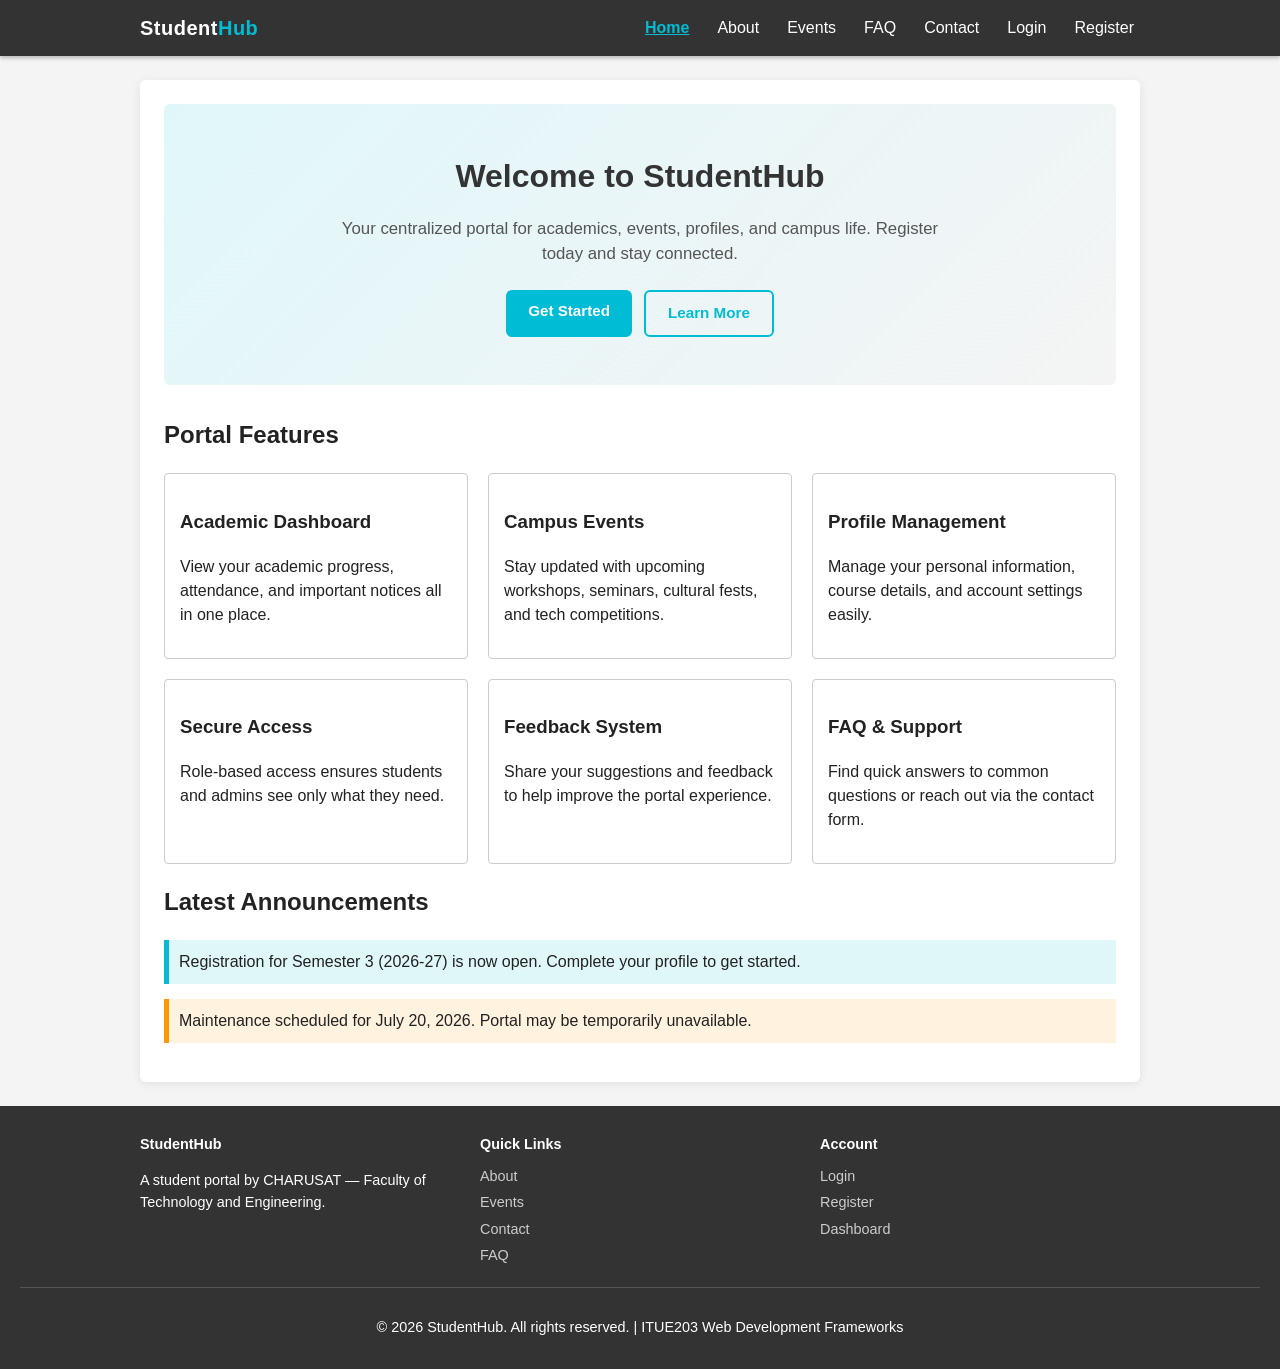
==== Practical-02/StudentHub/index.html @ a5d577a4 "Practical 1 & 2: Sitemap, wireframe, GitHub setup, and semantic HTML5 pages" ====
<!DOCTYPE html>
<html lang="en">
<head>
    <meta charset="UTF-8">
    <meta name="viewport" content="width=device-width, initial-scale=1.0">
    <meta name="description" content="StudentHub — A centralized student portal for managing academics, events, and campus life.">
    <title>StudentHub — Home</title>
    <link rel="stylesheet" href="css/style.css">
</head>
<body>
    <a href="#main-content" class="skip-link">Skip to main content</a>

    <header class="site-header">
        <div class="header-container">
            <a href="index.html" class="site-logo" aria-label="StudentHub Home">Student<span>Hub</span></a>
            <nav class="main-nav" aria-label="Primary Navigation">
                <ul>
                    <li><a href="index.html" class="active">Home</a></li>
                    <li><a href="about.html">About</a></li>
                    <li><a href="events.html">Events</a></li>
                    <li><a href="faq.html">FAQ</a></li>
                    <li><a href="contact.html">Contact</a></li>
                    <li><a href="login.html">Login</a></li>
                    <li><a href="register.html">Register</a></li>
                </ul>
            </nav>
        </div>
    </header>

    <main id="main-content">
        <section class="hero" aria-label="Welcome Banner">
            <h1>Welcome to StudentHub</h1>
            <p>Your centralized portal for academics, events, profiles, and campus life. Register today and stay connected.</p>
            <div class="hero-actions">
                <a href="register.html" class="btn">Get Started</a>
                <a href="about.html" class="btn btn-outline">Learn More</a>
            </div>
        </section>

        <section aria-labelledby="features-heading">
            <h2 id="features-heading">Portal Features</h2>
            <div class="card-grid">
                <article class="card">
                    <h3>Academic Dashboard</h3>
                    <p>View your academic progress, attendance, and important notices all in one place.</p>
                </article>
                <article class="card">
                    <h3>Campus Events</h3>
                    <p>Stay updated with upcoming workshops, seminars, cultural fests, and tech competitions.</p>
                </article>
                <article class="card">
                    <h3>Profile Management</h3>
                    <p>Manage your personal information, course details, and account settings easily.</p>
                </article>
                <article class="card">
                    <h3>Secure Access</h3>
                    <p>Role-based access ensures students and admins see only what they need.</p>
                </article>
                <article class="card">
                    <h3>Feedback System</h3>
                    <p>Share your suggestions and feedback to help improve the portal experience.</p>
                </article>
                <article class="card">
                    <h3>FAQ &amp; Support</h3>
                    <p>Find quick answers to common questions or reach out via the contact form.</p>
                </article>
            </div>
        </section>

        <section aria-labelledby="announcements-heading">
            <h2 id="announcements-heading">Latest Announcements</h2>
            <div class="alert alert-info">Registration for Semester 3 (2026-27) is now open. Complete your profile to get started.</div>
            <div class="alert alert-warning">Maintenance scheduled for July 20, 2026. Portal may be temporarily unavailable.</div>
        </section>
    </main>

    <footer class="site-footer">
        <div class="footer-container">
            <div class="footer-section">
                <h4>StudentHub</h4>
                <p>A student portal by CHARUSAT — Faculty of Technology and Engineering.</p>
            </div>
            <div class="footer-section">
                <h4>Quick Links</h4>
                <ul>
                    <li><a href="about.html">About</a></li>
                    <li><a href="events.html">Events</a></li>
                    <li><a href="contact.html">Contact</a></li>
                    <li><a href="faq.html">FAQ</a></li>
                </ul>
            </div>
            <div class="footer-section">
                <h4>Account</h4>
                <ul>
                    <li><a href="login.html">Login</a></li>
                    <li><a href="register.html">Register</a></li>
                    <li><a href="dashboard.html">Dashboard</a></li>
                </ul>
            </div>
        </div>
        <div class="footer-bottom">
            <p>&copy; 2026 StudentHub. All rights reserved. | ITUE203 Web Development Frameworks</p>
        </div>
    </footer>
</body>
</html>
---- Practical-02/StudentHub/css/style.css ----
/* Basic minimal styling for StudentHub */

/* ── CSS Custom Properties ─────────────────────────────────── */
:root {
    --color-primary:   #333;
    --color-accent:    #00bcd4;
    --color-bg:        #f4f4f4;
    --color-white:     #fff;
    --color-text:      #222;
    --color-muted:     #ccc;
    --radius:          6px;
    --max-width:       1000px;
    --gap:             20px;
}

body {
    font-family: sans-serif;
    line-height: 1.5;
    margin: 0;
    padding: 0;
    background-color: var(--color-bg);
    color: var(--color-text);
    min-height: 100vh;
    display: flex;
    flex-direction: column;
}

/* ── Header & Navigation ───────────────────────────────────── */
header {
    background-color: var(--color-primary);
    color: var(--color-white);
    padding: 0 20px;
    position: sticky;
    top: 0;
    z-index: 100;
    box-shadow: 0 2px 4px rgba(0,0,0,.25);
}

header .header-container {
    display: flex;
    justify-content: space-between;
    align-items: center;
    max-width: var(--max-width);
    margin: 0 auto;
    min-height: 56px;
}

header a {
    color: var(--color-white);
    text-decoration: none;
}

.site-logo {
    font-size: 1.25rem;
    font-weight: bold;
    letter-spacing: .5px;
}

.site-logo span {
    color: var(--color-accent);
}

nav ul {
    list-style: none;
    padding: 0;
    margin: 0;
    display: flex;
    flex-wrap: wrap;
    gap: 4px 16px;
    align-items: center;
}

nav a {
    padding: 4px 6px;
    border-radius: var(--radius);
    transition: background .2s;
}

nav a:hover {
    background: rgba(255,255,255,.15);
}

nav a.active {
    text-decoration: underline;
    font-weight: bold;
    color: var(--color-accent);
}

/* ── Main Content Area ─────────────────────────────────────── */
main {
    max-width: var(--max-width);
    margin: 24px auto;
    padding: 24px;
    background-color: var(--color-white);
    box-shadow: 0 2px 10px rgba(0,0,0,.08);
    border-radius: var(--radius);
    flex: 1;
    width: 100%;
    box-sizing: border-box;
}

/* ── Hero Section (Flexbox) ────────────────────────────────── */
.hero {
    display: flex;
    flex-direction: column;
    align-items: center;
    justify-content: center;
    text-align: center;
    gap: 16px;
    padding: 48px 24px;
    background: linear-gradient(135deg, #e0f7fa 0%, #f4f4f4 100%);
    border-radius: var(--radius);
    margin-bottom: 32px;
}

.hero h1 {
    margin: 0;
    font-size: 2rem;
    color: var(--color-primary);
}

.hero p {
    margin: 0;
    max-width: 600px;
    color: #555;
    font-size: 1.05rem;
}

/* hero CTA buttons row */
.hero-actions {
    display: flex;
    flex-wrap: wrap;
    gap: 12px;
    justify-content: center;
    margin-top: 8px;
}

/* ── Buttons ───────────────────────────────────────────────── */
.btn {
    display: inline-block;
    padding: 10px 22px;
    background-color: var(--color-accent);
    color: var(--color-white);
    border: none;
    border-radius: var(--radius);
    text-decoration: none;
    font-size: 0.95rem;
    font-weight: bold;
    cursor: pointer;
    transition: background .2s, transform .1s;
}

.btn:hover {
    background-color: #0097a7;
    transform: translateY(-1px);
}

.btn-outline {
    background-color: transparent;
    border: 2px solid var(--color-accent);
    color: var(--color-accent);
}

.btn-outline:hover {
    background-color: var(--color-accent);
    color: var(--color-white);
}

/* ── Footer ────────────────────────────────────────────────── */
footer {
    padding: 28px 20px 16px;
    margin-top: auto;
    background-color: var(--color-primary);
    color: var(--color-white);
    font-size: 0.9em;
}

.footer-container {
    display: flex;
    justify-content: space-between;
    flex-wrap: wrap;
    gap: var(--gap);
    max-width: var(--max-width);
    margin: 0 auto 15px auto;
    text-align: left;
}

.footer-section {
    flex: 1;
    min-width: 200px;
}

.footer-section h4 {
    margin-top: 0;
    margin-bottom: 10px;
    color: #fff;
}

.footer-section ul {
    list-style: none;
    padding: 0;
    margin: 0;
}

.footer-section li {
    margin-bottom: 5px;
}

.footer-section a {
    color: #ccc;
    text-decoration: none;
}

.footer-section a:hover {
    text-decoration: underline;
}

.footer-bottom {
    text-align: center;
    border-top: 1px solid #555;
    padding-top: 15px;
    clear: both;
}

footer > p {
    text-align: center;
    margin: 0;
}



/* Skip link for accessibility */
.skip-link {
    position: absolute;
    top: -40px;
    left: 0;
    background: #000;
    color: #fff;
    padding: 8px;
    z-index: 100;
}

.skip-link:focus {
    top: 0;
}

/* Helper styles */
.card-grid {
    display: grid;
    grid-template-columns: repeat(auto-fit, minmax(250px, 1fr));
    gap: 20px;
}

.card {
    border: 1px solid #ccc;
    padding: 15px;
    border-radius: 4px;
}

.form-container {
    max-width: 500px;
    margin: 0 auto;
}

.form-group {
    margin-bottom: 15px;
}

.form-group label {
    display: block;
    margin-bottom: 5px;
    font-weight: bold;
}

.form-group input,
.form-group select,
.form-group textarea {
    width: 100%;
    padding: 8px;
    box-sizing: border-box;
}

table {
    width: 100%;
    border-collapse: collapse;
    margin-top: 15px;
}

table,
th,
td {
    border: 1px solid #ddd;
}

th,
td {
    padding: 10px;
    text-align: left;
}

aside {
    border: 1px solid #ccc;
    padding: 15px;
    background: #fafafa;
}

.content-with-sidebar {
    display: flex;
    gap: 20px;
}

.content-with-sidebar> :first-child {
    flex: 3;
}

.content-with-sidebar>aside {
    flex: 1;
}

.alert {
    padding: 10px;
    margin-bottom: 15px;
    border-left: 5px solid #ccc;
    background: #eee;
}

.alert-info {
    border-left-color: #00bcd4;
    background: #e0f7fa;
}

.alert-warning {
    border-left-color: #ff9800;
    background: #fff3e0;
}

.badge {
    padding: 3px 6px;
    border-radius: 3px;
    font-size: 0.8em;
}

.badge-success {
    background-color: #c8e6c9;
    color: #256029;
}

.badge-warning {
    background-color: #ffe0b2;
    color: #805b00;
}
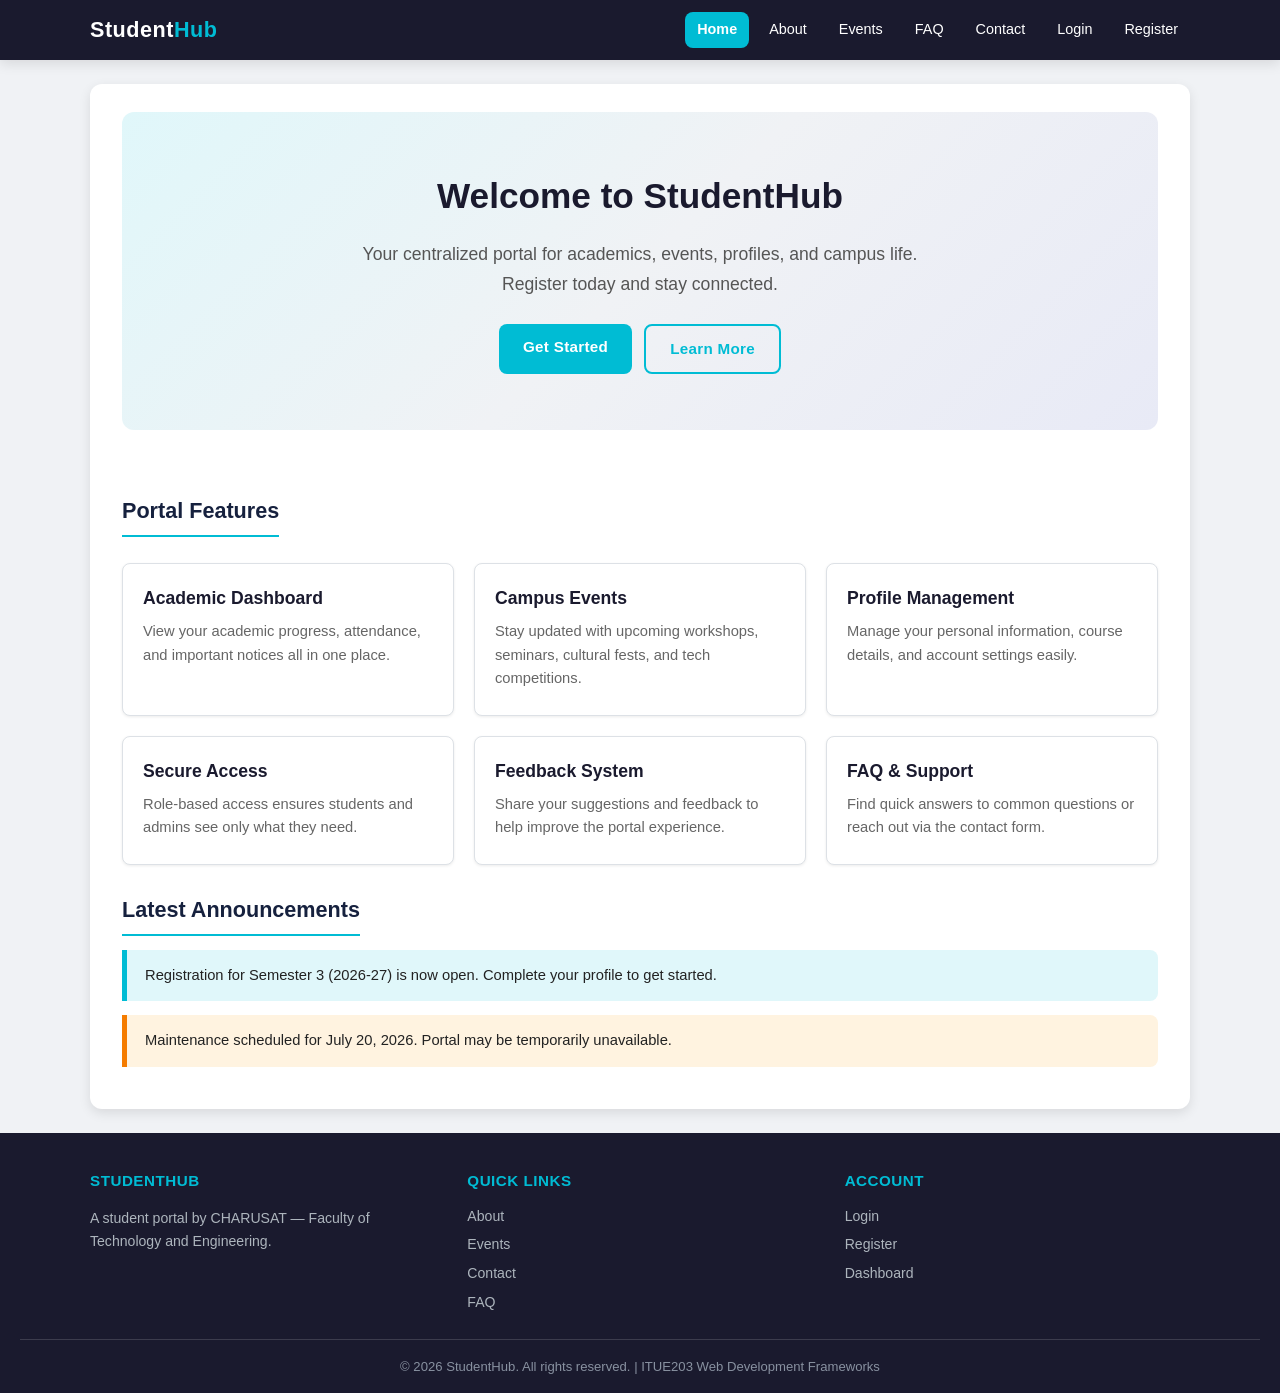
==== commit d0279215: "Practical 3: Responsive UI design with CSS Grid, Flexbox, and media queries" ====
--- a/Practical-02/StudentHub/index.html
+++ b/Practical-02/StudentHub/index.html
@@ -13,6 +13,11 @@
     <header class="site-header">
         <div class="header-container">
             <a href="index.html" class="site-logo" aria-label="StudentHub Home">Student<span>Hub</span></a>
+            <button class="hamburger" id="hamburger-btn" aria-label="Toggle navigation" aria-expanded="false">
+                <span></span>
+                <span></span>
+                <span></span>
+            </button>
             <nav class="main-nav" aria-label="Primary Navigation">
                 <ul>
                     <li><a href="index.html" class="active">Home</a></li>
@@ -26,6 +31,7 @@
             </nav>
         </div>
     </header>
+    <div class="nav-overlay" id="nav-overlay"></div>
 
     <main id="main-content">
         <section class="hero" aria-label="Welcome Banner">
--- a/Practical-02/StudentHub/css/style.css
+++ b/Practical-02/StudentHub/css/style.css
@@ -1,21 +1,51 @@
-/* Basic minimal styling for StudentHub */
-
-/* ── CSS Custom Properties ─────────────────────────────────── */
+/* ═══════════════════════════════════════════════════════════════
+   StudentHub — Responsive Stylesheet (Practical 3)
+   CSS Grid, Flexbox, Media Queries, Custom Properties
+   ═══════════════════════════════════════════════════════════════ */
+
+/* ── CSS Custom Properties (Design Tokens) ──────────────────── */
 :root {
-    --color-primary:   #333;
-    --color-accent:    #00bcd4;
-    --color-bg:        #f4f4f4;
-    --color-white:     #fff;
-    --color-text:      #222;
-    --color-muted:     #ccc;
-    --radius:          6px;
-    --max-width:       1000px;
-    --gap:             20px;
+    --color-primary:     #1a1a2e;
+    --color-primary-lt:  #16213e;
+    --color-accent:      #00bcd4;
+    --color-accent-dark: #0097a7;
+    --color-bg:          #f0f2f5;
+    --color-white:       #ffffff;
+    --color-text:        #222222;
+    --color-text-muted:  #666666;
+    --color-border:      #dde1e6;
+    --color-success:     #2e7d32;
+    --color-success-bg:  #c8e6c9;
+    --color-warning:     #f57c00;
+    --color-warning-bg:  #fff3e0;
+    --color-danger:      #c62828;
+    --color-danger-bg:   #ffcdd2;
+    --color-info-bg:     #e0f7fa;
+
+    --radius:            8px;
+    --radius-lg:         12px;
+    --max-width:         1100px;
+    --gap:               20px;
+    --gap-lg:            32px;
+    --transition:        0.3s ease;
+
+    --shadow-sm:         0 1px 3px rgba(0,0,0,0.08);
+    --shadow-md:         0 4px 12px rgba(0,0,0,0.1);
+    --shadow-lg:         0 8px 24px rgba(0,0,0,0.12);
+
+    --font-sans:         'Segoe UI', Tahoma, Geneva, Verdana, sans-serif;
+}
+
+/* ── Reset & Base ───────────────────────────────────────────── */
+*,
+*::before,
+*::after {
+    box-sizing: border-box;
 }
 
 body {
-    font-family: sans-serif;
-    line-height: 1.5;
+    font-family: var(--font-sans);
+    line-height: 1.6;
     margin: 0;
     padding: 0;
     background-color: var(--color-bg);
@@ -25,81 +55,207 @@
     flex-direction: column;
 }
 
-/* ── Header & Navigation ───────────────────────────────────── */
-header {
+img {
+    max-width: 100%;
+    height: auto;
+}
+
+a {
+    color: var(--color-accent-dark);
+    text-decoration: none;
+    transition: color var(--transition);
+}
+
+a:hover {
+    color: var(--color-accent);
+}
+
+/* ── Skip Link (Accessibility) ──────────────────────────────── */
+.skip-link {
+    position: absolute;
+    top: -50px;
+    left: 0;
+    background: #000;
+    color: #fff;
+    padding: 10px 16px;
+    z-index: 1000;
+    font-size: 0.9rem;
+    transition: top var(--transition);
+}
+
+.skip-link:focus {
+    top: 0;
+}
+
+/* ═══════════════════════════════════════════════════════════════
+   HEADER & NAVIGATION (Flexbox)
+   ═══════════════════════════════════════════════════════════════ */
+.site-header {
     background-color: var(--color-primary);
     color: var(--color-white);
     padding: 0 20px;
     position: sticky;
     top: 0;
     z-index: 100;
-    box-shadow: 0 2px 4px rgba(0,0,0,.25);
-}
-
-header .header-container {
+    box-shadow: var(--shadow-md);
+}
+
+.header-container {
     display: flex;
     justify-content: space-between;
     align-items: center;
     max-width: var(--max-width);
     margin: 0 auto;
-    min-height: 56px;
-}
-
-header a {
-    color: var(--color-white);
+    min-height: 60px;
+    position: relative;
+}
+
+.site-logo {
+    font-size: 1.35rem;
+    font-weight: 700;
+    letter-spacing: 0.5px;
+    color: var(--color-white) !important;
     text-decoration: none;
-}
-
-.site-logo {
-    font-size: 1.25rem;
-    font-weight: bold;
-    letter-spacing: .5px;
 }
 
 .site-logo span {
     color: var(--color-accent);
 }
 
-nav ul {
+/* ── Hamburger Button ───────────────────────────────────────── */
+.hamburger {
+    display: none;
+    background: none;
+    border: none;
+    cursor: pointer;
+    padding: 8px;
+    z-index: 200;
+}
+
+.hamburger span {
+    display: block;
+    width: 24px;
+    height: 3px;
+    background: var(--color-white);
+    margin: 5px 0;
+    border-radius: 2px;
+    transition: var(--transition);
+}
+
+.hamburger.active span:nth-child(1) {
+    transform: rotate(45deg) translate(5px, 6px);
+}
+
+.hamburger.active span:nth-child(2) {
+    opacity: 0;
+}
+
+.hamburger.active span:nth-child(3) {
+    transform: rotate(-45deg) translate(5px, -6px);
+}
+
+/* ── Navigation ─────────────────────────────────────────────── */
+.main-nav ul {
     list-style: none;
     padding: 0;
     margin: 0;
     display: flex;
     flex-wrap: wrap;
-    gap: 4px 16px;
+    gap: 4px 8px;
     align-items: center;
 }
 
-nav a {
-    padding: 4px 6px;
+.main-nav a {
+    color: var(--color-white);
+    text-decoration: none;
+    padding: 6px 12px;
     border-radius: var(--radius);
-    transition: background .2s;
-}
-
-nav a:hover {
-    background: rgba(255,255,255,.15);
-}
-
-nav a.active {
-    text-decoration: underline;
-    font-weight: bold;
-    color: var(--color-accent);
-}
-
-/* ── Main Content Area ─────────────────────────────────────── */
+    transition: background var(--transition), color var(--transition);
+    font-size: 0.9rem;
+    font-weight: 500;
+    display: block;
+}
+
+.main-nav a:hover {
+    background: rgba(255,255,255,0.15);
+    color: var(--color-white);
+}
+
+.main-nav a.active {
+    background: var(--color-accent);
+    color: var(--color-white);
+    font-weight: 600;
+}
+
+/* ═══════════════════════════════════════════════════════════════
+   MAIN CONTENT AREA (Flexbox column)
+   ═══════════════════════════════════════════════════════════════ */
 main {
     max-width: var(--max-width);
     margin: 24px auto;
-    padding: 24px;
+    padding: 28px 32px;
     background-color: var(--color-white);
-    box-shadow: 0 2px 10px rgba(0,0,0,.08);
-    border-radius: var(--radius);
+    box-shadow: var(--shadow-md);
+    border-radius: var(--radius-lg);
     flex: 1;
     width: 100%;
-    box-sizing: border-box;
-}
-
-/* ── Hero Section (Flexbox) ────────────────────────────────── */
+}
+
+/* ── Breadcrumb ─────────────────────────────────────────────── */
+.breadcrumb {
+    font-size: 0.85rem;
+    color: var(--color-text-muted);
+    margin-bottom: 20px;
+    padding: 8px 0;
+    border-bottom: 1px solid var(--color-border);
+}
+
+.breadcrumb a {
+    color: var(--color-accent-dark);
+}
+
+.breadcrumb span {
+    color: var(--color-text);
+    font-weight: 600;
+}
+
+/* ── Page Titles ────────────────────────────────────────────── */
+.page-title {
+    font-size: 1.8rem;
+    color: var(--color-primary);
+    margin: 0 0 4px 0;
+}
+
+.page-subtitle {
+    color: var(--color-text-muted);
+    margin: 0 0 24px 0;
+    font-size: 1.05rem;
+}
+
+h1 {
+    font-size: 1.8rem;
+    color: var(--color-primary);
+    margin-bottom: 8px;
+}
+
+h2 {
+    font-size: 1.35rem;
+    color: var(--color-primary-lt);
+    margin-top: 28px;
+    margin-bottom: 14px;
+    padding-bottom: 6px;
+    border-bottom: 2px solid var(--color-accent);
+    display: inline-block;
+}
+
+h3 {
+    font-size: 1.1rem;
+    color: var(--color-primary);
+}
+
+/* ═══════════════════════════════════════════════════════════════
+   HERO SECTION (Flexbox)
+   ═══════════════════════════════════════════════════════════════ */
 .hero {
     display: flex;
     flex-direction: column;
@@ -107,26 +263,26 @@
     justify-content: center;
     text-align: center;
     gap: 16px;
-    padding: 48px 24px;
-    background: linear-gradient(135deg, #e0f7fa 0%, #f4f4f4 100%);
-    border-radius: var(--radius);
-    margin-bottom: 32px;
+    padding: 56px 28px;
+    background: linear-gradient(135deg, #e0f7fa 0%, #f0f2f5 50%, #e8eaf6 100%);
+    border-radius: var(--radius-lg);
+    margin-bottom: 36px;
 }
 
 .hero h1 {
     margin: 0;
-    font-size: 2rem;
+    font-size: 2.2rem;
     color: var(--color-primary);
 }
 
 .hero p {
     margin: 0;
-    max-width: 600px;
+    max-width: 620px;
     color: #555;
-    font-size: 1.05rem;
-}
-
-/* hero CTA buttons row */
+    font-size: 1.1rem;
+    line-height: 1.7;
+}
+
 .hero-actions {
     display: flex;
     flex-wrap: wrap;
@@ -135,24 +291,33 @@
     margin-top: 8px;
 }
 
-/* ── Buttons ───────────────────────────────────────────────── */
-.btn {
+/* ═══════════════════════════════════════════════════════════════
+   BUTTONS
+   ═══════════════════════════════════════════════════════════════ */
+.btn,
+button[type="submit"],
+.btn-submit {
     display: inline-block;
-    padding: 10px 22px;
+    padding: 11px 24px;
     background-color: var(--color-accent);
     color: var(--color-white);
     border: none;
     border-radius: var(--radius);
     text-decoration: none;
     font-size: 0.95rem;
-    font-weight: bold;
+    font-weight: 600;
     cursor: pointer;
-    transition: background .2s, transform .1s;
-}
-
-.btn:hover {
-    background-color: #0097a7;
-    transform: translateY(-1px);
+    transition: background var(--transition), transform 0.15s ease, box-shadow var(--transition);
+    letter-spacing: 0.3px;
+}
+
+.btn:hover,
+button[type="submit"]:hover,
+.btn-submit:hover {
+    background-color: var(--color-accent-dark);
+    transform: translateY(-2px);
+    box-shadow: 0 4px 12px rgba(0,188,212,0.3);
+    color: var(--color-white);
 }
 
 .btn-outline {
@@ -166,34 +331,392 @@
     color: var(--color-white);
 }
 
-/* ── Footer ────────────────────────────────────────────────── */
-footer {
-    padding: 28px 20px 16px;
+/* ═══════════════════════════════════════════════════════════════
+   CARD GRID (CSS Grid)
+   ═══════════════════════════════════════════════════════════════ */
+.card-grid {
+    display: grid;
+    grid-template-columns: repeat(auto-fill, minmax(280px, 1fr));
+    gap: var(--gap);
+    margin-top: 12px;
+}
+
+.card {
+    background: var(--color-white);
+    border: 1px solid var(--color-border);
+    padding: 20px;
+    border-radius: var(--radius);
+    box-shadow: var(--shadow-sm);
+    transition: transform var(--transition), box-shadow var(--transition);
+}
+
+.card:hover {
+    transform: translateY(-3px);
+    box-shadow: var(--shadow-md);
+}
+
+.card h3 {
+    margin-top: 0;
+    margin-bottom: 8px;
+    color: var(--color-primary);
+}
+
+.card p {
+    margin: 4px 0;
+    color: var(--color-text-muted);
+    font-size: 0.92rem;
+}
+
+.card a {
+    display: inline-block;
+    margin-top: 10px;
+    color: var(--color-accent);
+    font-weight: 600;
+    font-size: 0.9rem;
+}
+
+/* ═══════════════════════════════════════════════════════════════
+   STATS GRID (CSS Grid)
+   ═══════════════════════════════════════════════════════════════ */
+.stats-grid {
+    display: grid;
+    grid-template-columns: repeat(auto-fit, minmax(180px, 1fr));
+    gap: var(--gap);
+    margin-bottom: 28px;
+}
+
+.stat-card {
+    background: linear-gradient(135deg, #e0f7fa, #f0f2f5);
+    border-radius: var(--radius);
+    padding: 24px 16px;
+    text-align: center;
+    border: 1px solid var(--color-border);
+    transition: transform var(--transition);
+}
+
+.stat-card:hover {
+    transform: scale(1.03);
+}
+
+.stat-number {
+    display: block;
+    font-size: 2rem;
+    font-weight: 700;
+    color: var(--color-accent-dark);
+}
+
+.stat-label {
+    display: block;
+    font-size: 0.85rem;
+    color: var(--color-text-muted);
+    margin-top: 4px;
+    text-transform: uppercase;
+    letter-spacing: 0.5px;
+}
+
+/* ═══════════════════════════════════════════════════════════════
+   CONTENT WITH SIDEBAR (Flexbox)
+   ═══════════════════════════════════════════════════════════════ */
+.content-with-sidebar {
+    display: flex;
+    gap: var(--gap-lg);
+    align-items: flex-start;
+}
+
+.content-with-sidebar > :first-child {
+    flex: 3;
+    min-width: 0;
+}
+
+.content-with-sidebar > aside {
+    flex: 1;
+    min-width: 220px;
+}
+
+aside {
+    border: 1px solid var(--color-border);
+    padding: 20px;
+    background: #fafbfc;
+    border-radius: var(--radius);
+    box-shadow: var(--shadow-sm);
+}
+
+aside h3 {
+    margin-top: 0;
+    color: var(--color-primary);
+    border-bottom: 2px solid var(--color-accent);
+    padding-bottom: 6px;
+}
+
+aside ul {
+    list-style: none;
+    padding: 0;
+    margin: 0;
+}
+
+aside li {
+    padding: 6px 0;
+    border-bottom: 1px solid var(--color-border);
+}
+
+aside li:last-child {
+    border-bottom: none;
+}
+
+/* ═══════════════════════════════════════════════════════════════
+   FORMS (Flexbox)
+   ═══════════════════════════════════════════════════════════════ */
+.form-container {
+    max-width: 560px;
+    margin: 0 auto;
+}
+
+.form-group {
+    margin-bottom: 18px;
+}
+
+.form-group label {
+    display: block;
+    margin-bottom: 6px;
+    font-weight: 600;
+    font-size: 0.9rem;
+    color: var(--color-primary);
+}
+
+.form-group input,
+.form-group select,
+.form-group textarea {
+    width: 100%;
+    padding: 10px 14px;
+    border: 1px solid var(--color-border);
+    border-radius: var(--radius);
+    font-size: 0.95rem;
+    font-family: var(--font-sans);
+    transition: border-color var(--transition), box-shadow var(--transition);
+    background: var(--color-white);
+}
+
+.form-group input:focus,
+.form-group select:focus,
+.form-group textarea:focus {
+    outline: none;
+    border-color: var(--color-accent);
+    box-shadow: 0 0 0 3px rgba(0,188,212,0.15);
+}
+
+.form-group textarea {
+    min-height: 120px;
+    resize: vertical;
+}
+
+.form-group small {
+    display: block;
+    margin-top: 4px;
+    color: var(--color-text-muted);
+    font-size: 0.8rem;
+}
+
+fieldset {
+    border: 1px solid var(--color-border);
+    border-radius: var(--radius);
+    padding: 16px 20px;
+    margin-bottom: 20px;
+}
+
+legend {
+    font-weight: 700;
+    color: var(--color-primary);
+    padding: 0 8px;
+    font-size: 0.95rem;
+}
+
+.checkbox-label {
+    display: flex !important;
+    align-items: center;
+    gap: 8px;
+    font-weight: 400 !important;
+    cursor: pointer;
+}
+
+.checkbox-label input[type="checkbox"] {
+    width: auto;
+    margin: 0;
+}
+
+/* ═══════════════════════════════════════════════════════════════
+   TABLES
+   ═══════════════════════════════════════════════════════════════ */
+.table-wrapper {
+    overflow-x: auto;
+    -webkit-overflow-scrolling: touch;
+}
+
+table {
+    width: 100%;
+    border-collapse: collapse;
+    margin-top: 12px;
+    font-size: 0.9rem;
+}
+
+thead {
+    background: var(--color-primary);
+    color: var(--color-white);
+}
+
+th {
+    padding: 12px 14px;
+    text-align: left;
+    font-weight: 600;
+    font-size: 0.85rem;
+    text-transform: uppercase;
+    letter-spacing: 0.4px;
+}
+
+td {
+    padding: 10px 14px;
+    border-bottom: 1px solid var(--color-border);
+}
+
+tbody tr:hover {
+    background-color: #f5f8fa;
+}
+
+/* ═══════════════════════════════════════════════════════════════
+   FAQ (Collapsible Details)
+   ═══════════════════════════════════════════════════════════════ */
+.faq-list {
+    display: flex;
+    flex-direction: column;
+    gap: 10px;
+}
+
+.faq-item {
+    border: 1px solid var(--color-border);
+    border-radius: var(--radius);
+    overflow: hidden;
+    transition: box-shadow var(--transition);
+}
+
+.faq-item:hover {
+    box-shadow: var(--shadow-sm);
+}
+
+.faq-item summary {
+    padding: 14px 18px;
+    cursor: pointer;
+    font-weight: 600;
+    color: var(--color-primary);
+    background: #fafbfc;
+    transition: background var(--transition);
+    list-style: none;
+}
+
+.faq-item summary::-webkit-details-marker {
+    display: none;
+}
+
+.faq-item summary::before {
+    content: '▸';
+    margin-right: 10px;
+    transition: transform var(--transition);
+    display: inline-block;
+    color: var(--color-accent);
+}
+
+.faq-item[open] summary::before {
+    transform: rotate(90deg);
+}
+
+.faq-item[open] summary {
+    background: var(--color-info-bg);
+    border-bottom: 1px solid var(--color-border);
+}
+
+.faq-answer {
+    padding: 14px 18px;
+}
+
+.faq-answer p {
+    margin: 0;
+    color: var(--color-text-muted);
+    line-height: 1.7;
+}
+
+/* ═══════════════════════════════════════════════════════════════
+   ALERTS
+   ═══════════════════════════════════════════════════════════════ */
+.alert {
+    padding: 14px 18px;
+    margin-bottom: 14px;
+    border-left: 5px solid var(--color-border);
+    background: #eee;
+    border-radius: 0 var(--radius) var(--radius) 0;
+    font-size: 0.92rem;
+}
+
+.alert-info {
+    border-left-color: var(--color-accent);
+    background: var(--color-info-bg);
+}
+
+.alert-warning {
+    border-left-color: var(--color-warning);
+    background: var(--color-warning-bg);
+}
+
+/* ═══════════════════════════════════════════════════════════════
+   BADGES
+   ═══════════════════════════════════════════════════════════════ */
+.badge {
+    padding: 4px 10px;
+    border-radius: 20px;
+    font-size: 0.75rem;
+    font-weight: 600;
+    text-transform: uppercase;
+    letter-spacing: 0.4px;
+}
+
+.badge-success {
+    background-color: var(--color-success-bg);
+    color: var(--color-success);
+}
+
+.badge-warning {
+    background-color: var(--color-warning-bg);
+    color: var(--color-warning);
+}
+
+/* ═══════════════════════════════════════════════════════════════
+   FOOTER (CSS Grid + Flexbox)
+   ═══════════════════════════════════════════════════════════════ */
+.site-footer {
+    padding: 36px 20px 16px;
     margin-top: auto;
     background-color: var(--color-primary);
     color: var(--color-white);
-    font-size: 0.9em;
+    font-size: 0.88rem;
 }
 
 .footer-container {
-    display: flex;
-    justify-content: space-between;
-    flex-wrap: wrap;
-    gap: var(--gap);
+    display: grid;
+    grid-template-columns: repeat(auto-fit, minmax(200px, 1fr));
+    gap: var(--gap-lg);
     max-width: var(--max-width);
-    margin: 0 auto 15px auto;
-    text-align: left;
-}
-
-.footer-section {
-    flex: 1;
-    min-width: 200px;
+    margin: 0 auto 20px auto;
 }
 
 .footer-section h4 {
     margin-top: 0;
-    margin-bottom: 10px;
-    color: #fff;
+    margin-bottom: 12px;
+    color: var(--color-accent);
+    font-size: 0.95rem;
+    text-transform: uppercase;
+    letter-spacing: 0.5px;
+}
+
+.footer-section p {
+    color: #adb5bd;
+    line-height: 1.6;
 }
 
 .footer-section ul {
@@ -203,149 +726,247 @@
 }
 
 .footer-section li {
-    margin-bottom: 5px;
+    margin-bottom: 6px;
 }
 
 .footer-section a {
-    color: #ccc;
+    color: #adb5bd;
     text-decoration: none;
+    transition: color var(--transition);
 }
 
 .footer-section a:hover {
-    text-decoration: underline;
+    color: var(--color-accent);
+    text-decoration: none;
 }
 
 .footer-bottom {
     text-align: center;
-    border-top: 1px solid #555;
-    padding-top: 15px;
-    clear: both;
-}
-
-footer > p {
+    border-top: 1px solid rgba(255,255,255,0.15);
+    padding-top: 16px;
+    color: #8891a0;
+    font-size: 0.82rem;
+}
+
+.footer-bottom p {
+    margin: 0;
+}
+
+/* ═══════════════════════════════════════════════════════════════
+   RESPONSIVE — TABLET (max-width: 768px)
+   ═══════════════════════════════════════════════════════════════ */
+@media (max-width: 768px) {
+    /* Show hamburger button */
+    .hamburger {
+        display: block;
+    }
+
+    /* Off-canvas navigation */
+    .main-nav {
+        position: fixed;
+        top: 0;
+        right: -100%;
+        width: 280px;
+        height: 100vh;
+        background: var(--color-primary-lt);
+        padding: 80px 24px 24px;
+        transition: right var(--transition);
+        z-index: 150;
+        box-shadow: -4px 0 20px rgba(0,0,0,0.3);
+        overflow-y: auto;
+    }
+
+    .main-nav.open {
+        right: 0;
+    }
+
+    .main-nav ul {
+        flex-direction: column;
+        gap: 4px;
+    }
+
+    .main-nav a {
+        padding: 12px 16px;
+        font-size: 1rem;
+        border-radius: var(--radius);
+    }
+
+    .nav-overlay {
+        display: none;
+        position: fixed;
+        top: 0;
+        left: 0;
+        width: 100%;
+        height: 100%;
+        background: rgba(0,0,0,0.5);
+        z-index: 140;
+    }
+
+    .nav-overlay.active {
+        display: block;
+    }
+
+    /* Main content */
+    main {
+        margin: 12px;
+        padding: 20px;
+        border-radius: var(--radius);
+    }
+
+    /* Hero */
+    .hero {
+        padding: 36px 20px;
+    }
+
+    .hero h1 {
+        font-size: 1.6rem;
+    }
+
+    .hero p {
+        font-size: 0.95rem;
+    }
+
+    /* Sidebar stacks below content */
+    .content-with-sidebar {
+        flex-direction: column;
+    }
+
+    .content-with-sidebar > aside {
+        min-width: 100%;
+    }
+
+    /* Card grid 2 columns on tablet */
+    .card-grid {
+        grid-template-columns: repeat(2, 1fr);
+    }
+
+    /* Stats grid */
+    .stats-grid {
+        grid-template-columns: repeat(2, 1fr);
+    }
+
+    /* Footer */
+    .footer-container {
+        grid-template-columns: 1fr 1fr;
+    }
+
+    /* Tables horizontal scroll */
+    table {
+        font-size: 0.82rem;
+    }
+
+    th, td {
+        padding: 8px 10px;
+    }
+
+    h1, .page-title {
+        font-size: 1.5rem;
+    }
+
+    h2 {
+        font-size: 1.2rem;
+    }
+}
+
+/* ═══════════════════════════════════════════════════════════════
+   RESPONSIVE — MOBILE (max-width: 480px)
+   ═══════════════════════════════════════════════════════════════ */
+@media (max-width: 480px) {
+    main {
+        margin: 8px;
+        padding: 16px;
+    }
+
+    .hero {
+        padding: 28px 16px;
+    }
+
+    .hero h1 {
+        font-size: 1.35rem;
+    }
+
+    .hero p {
+        font-size: 0.88rem;
+    }
+
+    .hero-actions {
+        flex-direction: column;
+        width: 100%;
+    }
+
+    .hero-actions .btn {
+        width: 100%;
+        text-align: center;
+    }
+
+    /* Single column cards */
+    .card-grid {
+        grid-template-columns: 1fr;
+    }
+
+    /* Stats 2 columns on small mobile */
+    .stats-grid {
+        grid-template-columns: repeat(2, 1fr);
+        gap: 12px;
+    }
+
+    .stat-card {
+        padding: 16px 10px;
+    }
+
+    .stat-number {
+        font-size: 1.5rem;
+    }
+
+    /* Footer single column */
+    .footer-container {
+        grid-template-columns: 1fr;
+        gap: var(--gap);
+        text-align: center;
+    }
+
+    /* Forms full width */
+    .form-container {
+        max-width: 100%;
+    }
+
+    fieldset {
+        padding: 12px 14px;
+    }
+
+    h1, .page-title {
+        font-size: 1.3rem;
+    }
+
+    h2 {
+        font-size: 1.1rem;
+    }
+
+    .breadcrumb {
+        font-size: 0.78rem;
+    }
+}
+
+/* ═══════════════════════════════════════════════════════════════
+   RESPONSIVE — LARGE DESKTOP (min-width: 1024px)
+   ═══════════════════════════════════════════════════════════════ */
+@media (min-width: 1024px) {
+    .card-grid {
+        grid-template-columns: repeat(3, 1fr);
+    }
+
+    .stats-grid {
+        grid-template-columns: repeat(4, 1fr);
+    }
+}
+
+/* ═══════════════════════════════════════════════════════════════
+   UTILITY CLASSES
+   ═══════════════════════════════════════════════════════════════ */
+.text-center {
     text-align: center;
-    margin: 0;
-}
-
-
-
-/* Skip link for accessibility */
-.skip-link {
-    position: absolute;
-    top: -40px;
-    left: 0;
-    background: #000;
-    color: #fff;
-    padding: 8px;
-    z-index: 100;
-}
-
-.skip-link:focus {
-    top: 0;
-}
-
-/* Helper styles */
-.card-grid {
-    display: grid;
-    grid-template-columns: repeat(auto-fit, minmax(250px, 1fr));
-    gap: 20px;
-}
-
-.card {
-    border: 1px solid #ccc;
-    padding: 15px;
-    border-radius: 4px;
-}
-
-.form-container {
-    max-width: 500px;
-    margin: 0 auto;
-}
-
-.form-group {
-    margin-bottom: 15px;
-}
-
-.form-group label {
-    display: block;
-    margin-bottom: 5px;
-    font-weight: bold;
-}
-
-.form-group input,
-.form-group select,
-.form-group textarea {
-    width: 100%;
-    padding: 8px;
-    box-sizing: border-box;
-}
-
-table {
-    width: 100%;
-    border-collapse: collapse;
-    margin-top: 15px;
-}
-
-table,
-th,
-td {
-    border: 1px solid #ddd;
-}
-
-th,
-td {
-    padding: 10px;
-    text-align: left;
-}
-
-aside {
-    border: 1px solid #ccc;
-    padding: 15px;
-    background: #fafafa;
-}
-
-.content-with-sidebar {
-    display: flex;
-    gap: 20px;
-}
-
-.content-with-sidebar> :first-child {
-    flex: 3;
-}
-
-.content-with-sidebar>aside {
-    flex: 1;
-}
-
-.alert {
-    padding: 10px;
-    margin-bottom: 15px;
-    border-left: 5px solid #ccc;
-    background: #eee;
-}
-
-.alert-info {
-    border-left-color: #00bcd4;
-    background: #e0f7fa;
-}
-
-.alert-warning {
-    border-left-color: #ff9800;
-    background: #fff3e0;
-}
-
-.badge {
-    padding: 3px 6px;
-    border-radius: 3px;
-    font-size: 0.8em;
-}
-
-.badge-success {
-    background-color: #c8e6c9;
-    color: #256029;
-}
-
-.badge-warning {
-    background-color: #ffe0b2;
-    color: #805b00;
+}
+
+.mb-2 {
+    margin-bottom: 16px;
 }
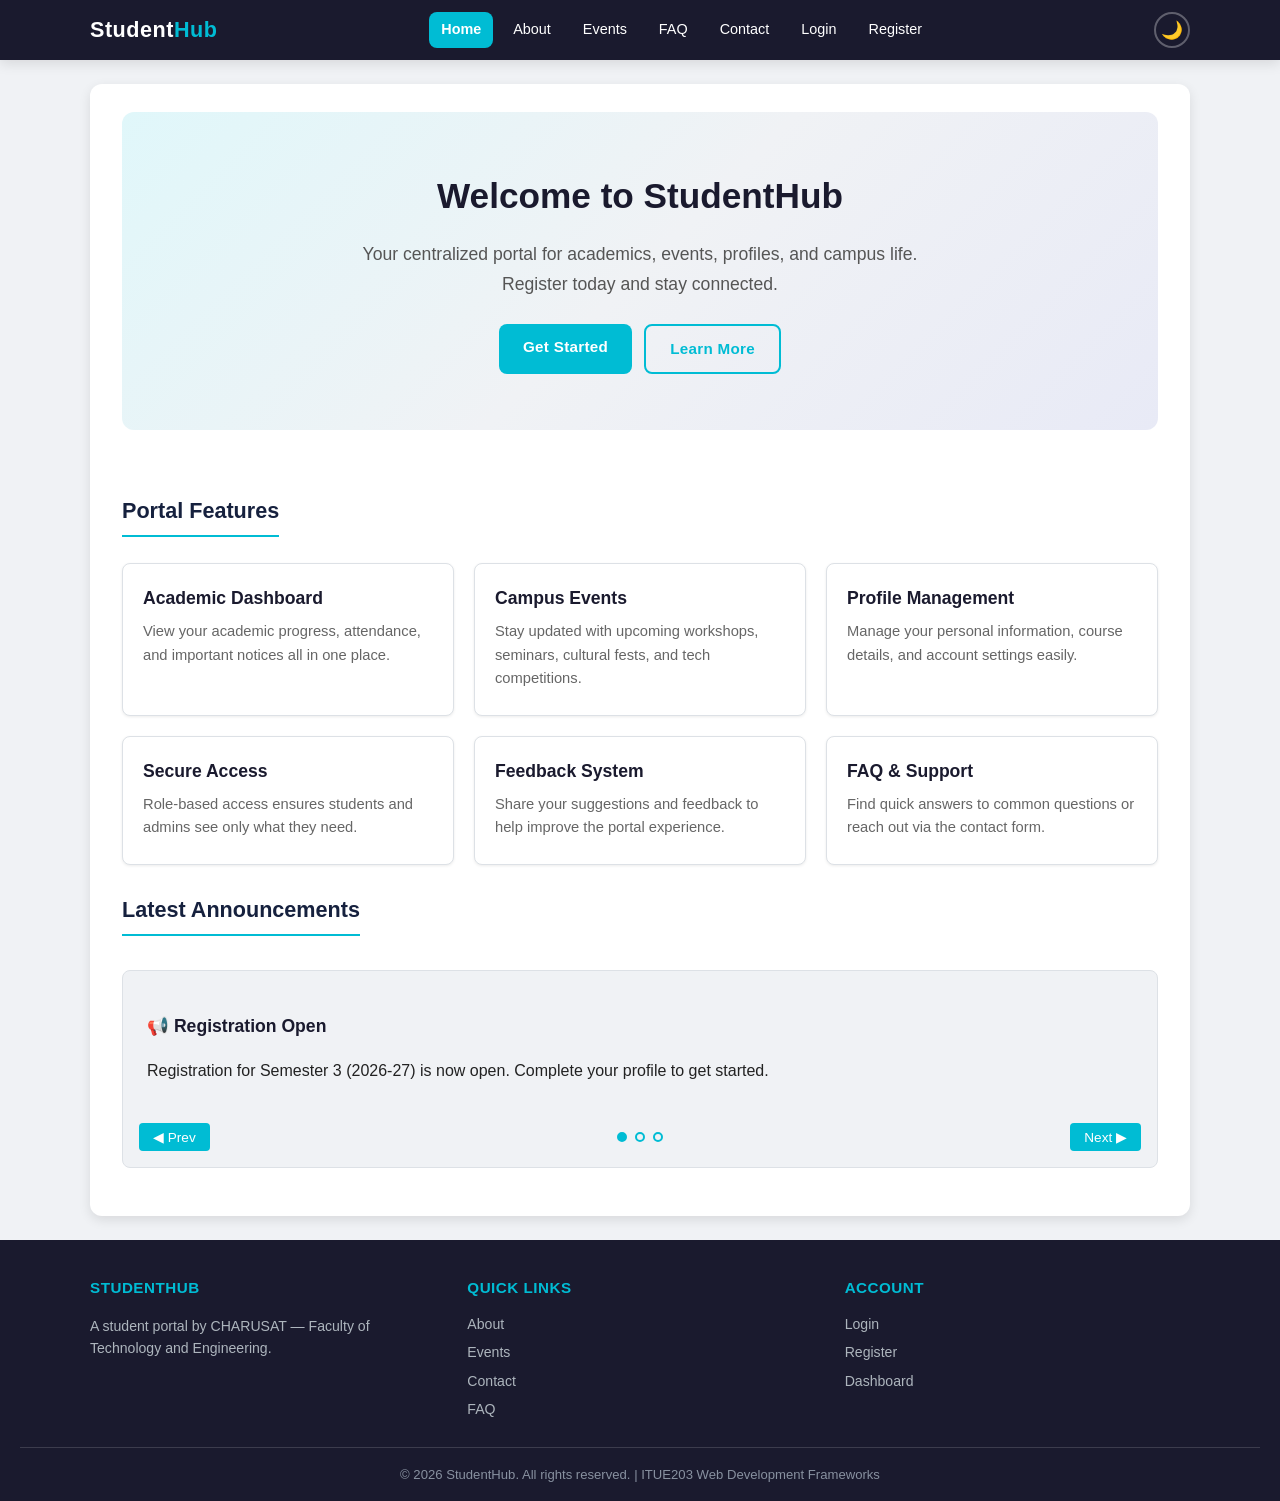
==== commit 5fbe49d8: "Practical 4: JavaScript DOM manipulation, event handling, and UI interactivity" ====
--- a/Practical-02/StudentHub/index.html
+++ b/Practical-02/StudentHub/index.html
@@ -29,6 +29,7 @@
                     <li><a href="register.html">Register</a></li>
                 </ul>
             </nav>
+            <button id="theme-toggle" aria-label="Toggle dark mode">🌙</button>
         </div>
     </header>
     <div class="nav-overlay" id="nav-overlay"></div>
@@ -75,8 +76,25 @@
 
         <section aria-labelledby="announcements-heading">
             <h2 id="announcements-heading">Latest Announcements</h2>
-            <div class="alert alert-info">Registration for Semester 3 (2026-27) is now open. Complete your profile to get started.</div>
-            <div class="alert alert-warning">Maintenance scheduled for July 20, 2026. Portal may be temporarily unavailable.</div>
+            <div class="slider-container" id="content-slider">
+                <div class="slide active">
+                    <h3>📢 Registration Open</h3>
+                    <p>Registration for Semester 3 (2026-27) is now open. Complete your profile to get started.</p>
+                </div>
+                <div class="slide">
+                    <h3>🛠️ Scheduled Maintenance</h3>
+                    <p>Maintenance scheduled for July 20, 2026. Portal may be temporarily unavailable.</p>
+                </div>
+                <div class="slide">
+                    <h3>🎉 TechFest 2026</h3>
+                    <p>Annual TechFest registrations begin next week. Watch the Events page for details!</p>
+                </div>
+                <div class="slider-controls">
+                    <button class="slider-prev" aria-label="Previous slide">◀ Prev</button>
+                    <div class="slider-dots"></div>
+                    <button class="slider-next" aria-label="Next slide">Next ▶</button>
+                </div>
+            </div>
         </section>
     </main>
 
@@ -108,5 +126,6 @@
             <p>&copy; 2026 StudentHub. All rights reserved. | ITUE203 Web Development Frameworks</p>
         </div>
     </footer>
+    <script src="js/app.js"></script>
 </body>
 </html>
--- a/Practical-02/StudentHub/css/style.css
+++ b/Practical-02/StudentHub/css/style.css
@@ -969,4 +969,269 @@
 
 .mb-2 {
     margin-bottom: 16px;
-}+}
+/* ═══════════════════════════════════════════════════════════════
+   DARK THEME (Practical 4)
+   ═══════════════════════════════════════════════════════════════ */
+body.dark-theme {
+    --color-bg:          #121212;
+    --color-white:       #1e1e2e;
+    --color-text:        #e0e0e0;
+    --color-text-muted:  #a0a0a0;
+    --color-border:      #333344;
+    --color-primary:     #0d0d1a;
+    --color-primary-lt:  #16162a;
+    --shadow-sm:         0 1px 3px rgba(0,0,0,0.3);
+    --shadow-md:         0 4px 12px rgba(0,0,0,0.4);
+}
+
+body.dark-theme .hero {
+    background: linear-gradient(135deg, #1a2332 0%, #121212 50%, #1a1a2e 100%);
+}
+
+body.dark-theme .stat-card {
+    background: linear-gradient(135deg, #1a2332, #1e1e2e);
+}
+
+body.dark-theme aside {
+    background: #1a1a2e;
+}
+
+body.dark-theme .faq-item summary {
+    background: #1a1a2e;
+}
+
+body.dark-theme .faq-item[open] summary {
+    background: #16213e;
+}
+
+body.dark-theme thead {
+    background: #0d0d1a;
+}
+
+body.dark-theme tbody tr:hover {
+    background-color: #1a1a2e;
+}
+
+body.dark-theme .alert {
+    background: #1a1a2e;
+}
+
+body.dark-theme .alert-info {
+    background: #0a2930;
+}
+
+body.dark-theme .alert-warning {
+    background: #2d1f0a;
+}
+
+/* ── Theme Toggle Button ────────────────────────────────────── */
+#theme-toggle {
+    background: none;
+    border: 2px solid rgba(255,255,255,0.3);
+    border-radius: 50%;
+    width: 36px;
+    height: 36px;
+    cursor: pointer;
+    font-size: 1.1rem;
+    display: flex;
+    align-items: center;
+    justify-content: center;
+    transition: border-color 0.3s, transform 0.2s;
+    padding: 0;
+    margin-left: 8px;
+    flex-shrink: 0;
+}
+
+#theme-toggle:hover {
+    border-color: var(--color-accent);
+    transform: scale(1.1);
+}
+
+/* ═══════════════════════════════════════════════════════════════
+   MODAL (Practical 4)
+   ═══════════════════════════════════════════════════════════════ */
+.modal-overlay {
+    position: fixed;
+    top: 0;
+    left: 0;
+    width: 100%;
+    height: 100%;
+    background: rgba(0,0,0,0.6);
+    z-index: 500;
+    display: flex;
+    align-items: center;
+    justify-content: center;
+    opacity: 0;
+    transition: opacity 0.3s ease;
+}
+
+.modal-overlay.active {
+    opacity: 1;
+}
+
+.modal-container {
+    background: var(--color-white);
+    color: var(--color-text);
+    border-radius: 12px;
+    padding: 28px;
+    max-width: 500px;
+    width: 90%;
+    max-height: 80vh;
+    overflow-y: auto;
+    position: relative;
+    transform: scale(0.9);
+    transition: transform 0.3s ease;
+    box-shadow: 0 20px 60px rgba(0,0,0,0.3);
+}
+
+.modal-overlay.active .modal-container {
+    transform: scale(1);
+}
+
+.modal-close {
+    position: absolute;
+    top: 12px;
+    right: 16px;
+    background: none;
+    border: none;
+    font-size: 1.2rem;
+    cursor: pointer;
+    color: var(--color-text-muted);
+    padding: 4px 8px;
+    border-radius: 4px;
+    transition: background 0.2s;
+}
+
+.modal-close:hover {
+    background: rgba(0,0,0,0.1);
+}
+
+/* ═══════════════════════════════════════════════════════════════
+   ALERT DISMISS (Practical 4)
+   ═══════════════════════════════════════════════════════════════ */
+.alert {
+    transition: opacity 0.3s ease, transform 0.3s ease;
+}
+
+.alert-dismiss {
+    position: absolute;
+    top: 50%;
+    right: 12px;
+    transform: translateY(-50%);
+    background: none;
+    border: none;
+    font-size: 0.9rem;
+    cursor: pointer;
+    color: var(--color-text-muted);
+    padding: 4px 8px;
+    border-radius: 4px;
+    transition: background 0.2s;
+}
+
+.alert-dismiss:hover {
+    background: rgba(0,0,0,0.1);
+}
+
+/* ═══════════════════════════════════════════════════════════════
+   CONTENT SLIDER (Practical 4)
+   ═══════════════════════════════════════════════════════════════ */
+.slider-container {
+    position: relative;
+    overflow: hidden;
+    border-radius: 8px;
+    margin: 20px 0;
+    background: var(--color-bg);
+    border: 1px solid var(--color-border);
+}
+
+.slide {
+    display: none;
+    padding: 24px;
+    animation: fadeIn 0.5s ease;
+}
+
+.slide.active {
+    display: block;
+}
+
+@keyframes fadeIn {
+    from { opacity: 0; transform: translateY(8px); }
+    to   { opacity: 1; transform: translateY(0); }
+}
+
+.slider-controls {
+    display: flex;
+    justify-content: space-between;
+    align-items: center;
+    padding: 0 16px 16px;
+}
+
+.slider-prev,
+.slider-next {
+    background: var(--color-accent);
+    color: #fff;
+    border: none;
+    padding: 6px 14px;
+    border-radius: 4px;
+    cursor: pointer;
+    font-size: 0.85rem;
+    transition: background 0.2s;
+}
+
+.slider-prev:hover,
+.slider-next:hover {
+    background: var(--color-accent-dark);
+}
+
+.slider-dots {
+    display: flex;
+    gap: 8px;
+}
+
+.slider-dot {
+    width: 10px;
+    height: 10px;
+    border-radius: 50%;
+    border: 2px solid var(--color-accent);
+    background: transparent;
+    cursor: pointer;
+    padding: 0;
+    transition: background 0.2s;
+}
+
+.slider-dot.active {
+    background: var(--color-accent);
+}
+
+/* ═══════════════════════════════════════════════════════════════
+   BACK TO TOP (Practical 4)
+   ═══════════════════════════════════════════════════════════════ */
+.back-to-top {
+    position: fixed;
+    bottom: 24px;
+    right: 24px;
+    background: var(--color-accent);
+    color: #fff;
+    border: none;
+    border-radius: 50%;
+    width: 44px;
+    height: 44px;
+    font-size: 1.2rem;
+    cursor: pointer;
+    opacity: 0;
+    visibility: hidden;
+    transition: opacity 0.3s, visibility 0.3s, transform 0.2s;
+    box-shadow: 0 4px 12px rgba(0,188,212,0.3);
+    z-index: 90;
+}
+
+.back-to-top.visible {
+    opacity: 1;
+    visibility: visible;
+}
+
+.back-to-top:hover {
+    transform: translateY(-3px);
+    background: var(--color-accent-dark);
+}
